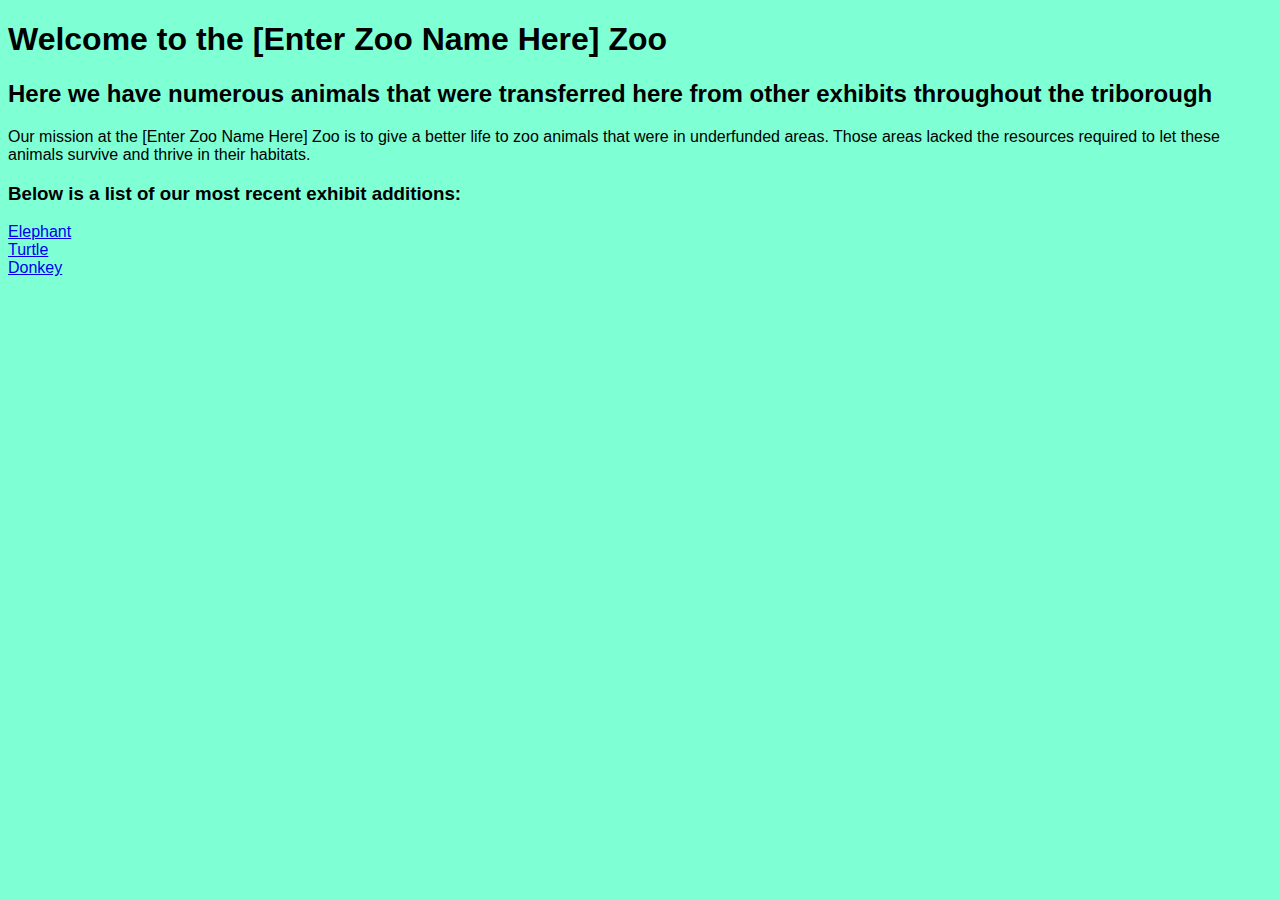
==== index.html @ c6591491 "updated homepage for donkey" ====
<!DOCTYPE html>
<html lang="en">
<head>
    <title>
        The Ethereal Zoo
    </title>

    <link rel="stylesheet" type="text/css" href="css/index.css">
</head>
<body>
    <h1> Welcome to the [Enter Zoo Name Here] Zoo </h1>
    <h2> Here we have numerous animals that were transferred here from other exhibits throughout the triborough</h2>
        <p> Our mission at the [Enter Zoo Name Here] Zoo is to give a better life to zoo animals that were in underfunded areas. Those areas lacked the 
            resources required to let these animals survive and thrive in their habitats.
        </p>
    
    <h3> Below is a list of our most recent exhibit additions: </h3>
    <div class="link">
        <a href="elephant.html">Elephant</a>
    </div>

    <div class="link">
        <a href="turtle.html">Turtle</a>
    </div>

    <div class="link">
        <a href="donkey.html">Donkey</a>
    </div>
</body>
</html>
---- css/index.css ----
body{
    font-family:Calibri, sans-serif;
    background-color: aquamarine;
    text-align: left;
}
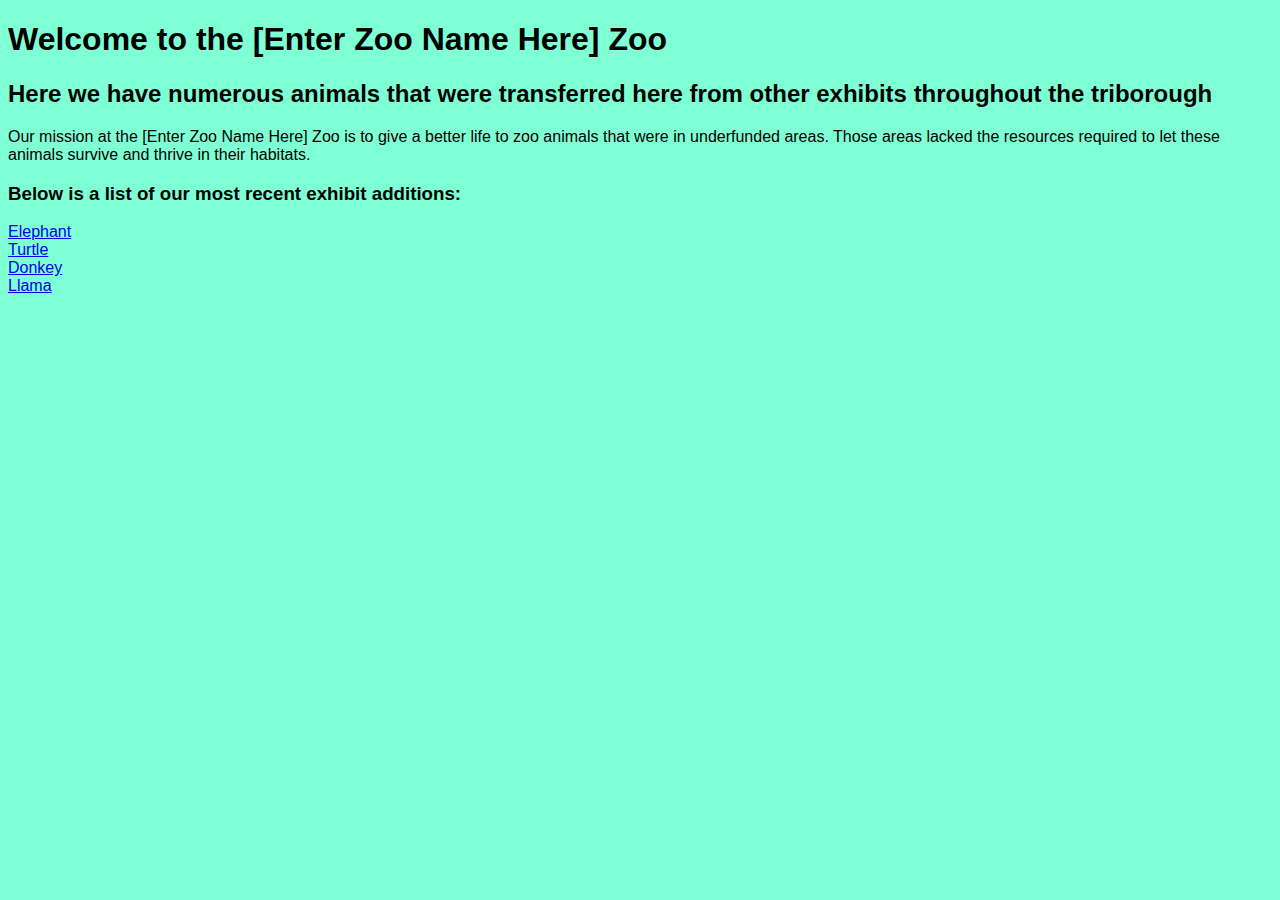
==== commit 3aef754b: "adding llama page" ====
--- a/index.html
+++ b/index.html
@@ -26,5 +26,9 @@
     <div class="link">
         <a href="donkey.html">Donkey</a>
     </div>
+
+    <div class="link">
+        <a href="llama.html">Llama</a>
+    </div>
 </body>
 </html>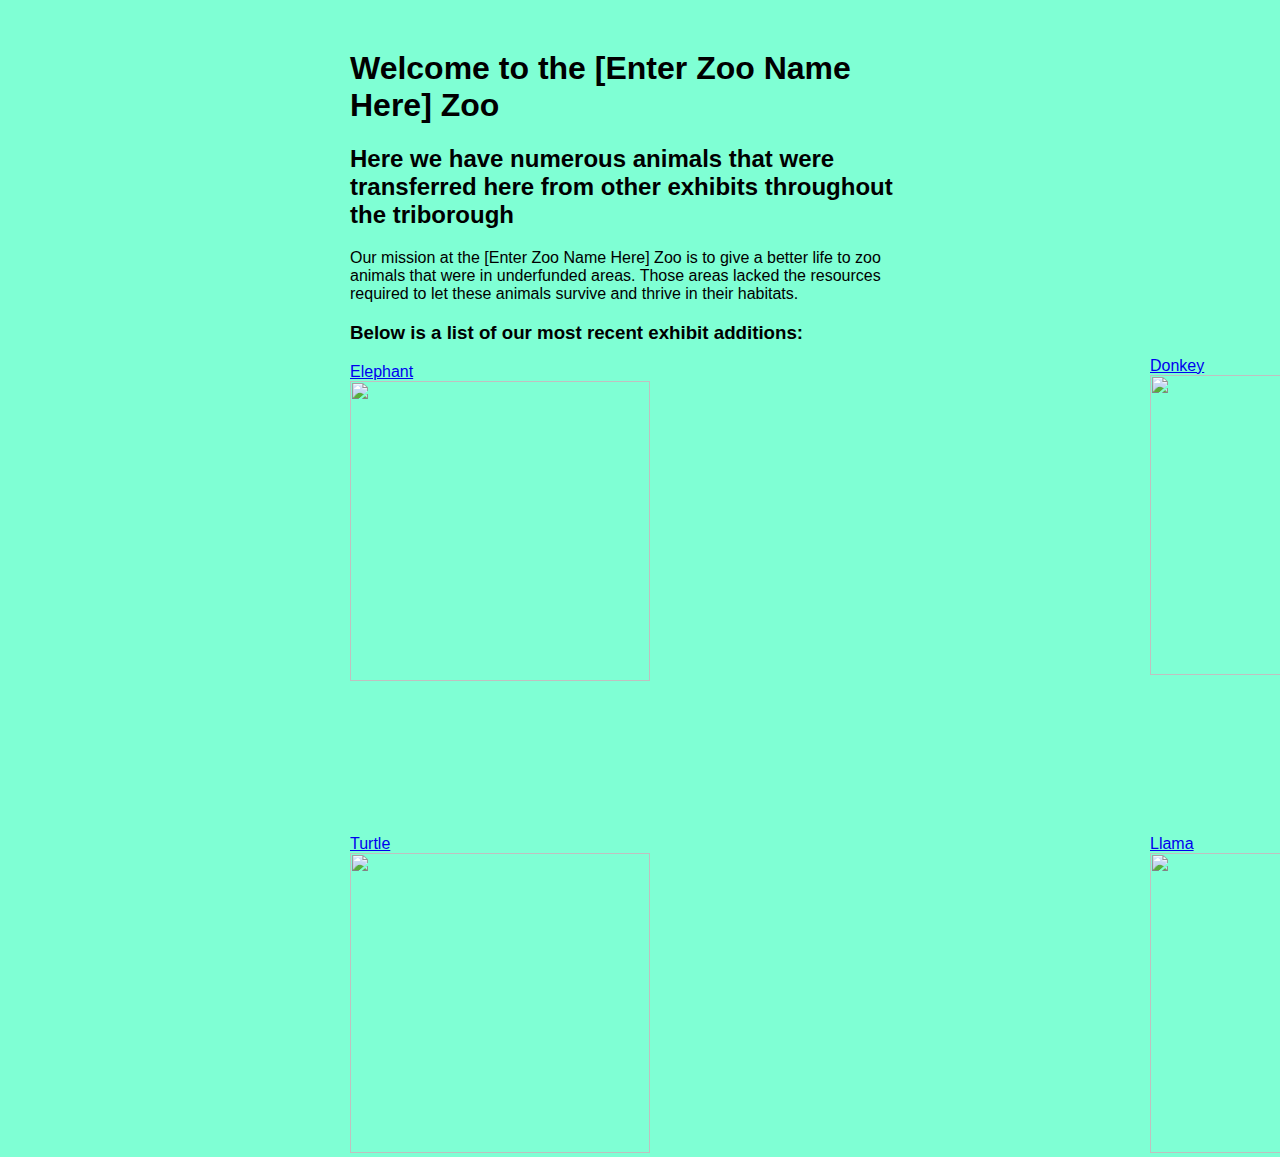
==== commit 139c7fdb: "changed homepage" ====
--- a/index.html
+++ b/index.html
@@ -15,20 +15,33 @@
         </p>
     
     <h3> Below is a list of our most recent exhibit additions: </h3>
+    
     <div class="link">
-        <a href="elephant.html">Elephant</a>
+        <a href="elephant.html">Elephant </br>
+            <img id="elephant2" src="https://forestelephants.org/wp-content/uploads/2019/05/Savannah-Elephant-500-x-500.jpg" width = "300px" height = "300px"/>
+        </a>
     </div>
+    
+    
+    <div style = "position:relative; left:0px; top:150px;" class="link">
+        <a href="turtle.html">Turtle </br> 
+            <img id="turtle2" src="https://www.burkemuseum.org/sites/default/files/images/biology/herpetology/washington/green-sea-turtle-teaser-500x500.jpg" width = "300px" height = "300px"/>
+        </a>
+    </div>
+    
 
-    <div class="link">
-        <a href="turtle.html">Turtle</a>
+    <div style = "position:relative; left:800px; top:-650px;" class="link">
+        <a href="donkey.html">Donkey </br>
+            <img id="donkey2" src="https://geniusmarketingltd.com/wp-content/uploads/2018/07/pexels-photo-768078-500x500-1.jpeg" width = "300px" height = "300px"/>
+        </a>
     </div>
+    
 
-    <div class="link">
-        <a href="donkey.html">Donkey</a>
+    <div style = "position:relative; left:800px; top:-190px;" class="link">
+        <a href="llama.html">Llama </br>
+            <img id="llama2" src="https://uploads.scratch.mit.edu/users/avatars/65135018.png" width = "300px" height = "300px"/>
+        </a>
     </div>
-
-    <div class="link">
-        <a href="llama.html">Llama</a>
-    </div>
+    
 </body>
 </html>--- a/css/index.css
+++ b/css/index.css
@@ -2,4 +2,25 @@
     font-family:Calibri, sans-serif;
     background-color: aquamarine;
     text-align: left;
+    
+    margin-top: 50px;
+    margin-bottom: 50px;
+    margin-right: 350px;
+    margin-left: 350px;
+
+}
+
+#elephant2 {
+   position:relative;
+ }
+
+#turtle2  {
+    position:relative;
+}
+#donkey2  {
+    position:absolute;
+}
+#llama2  {
+    position:absolute;
+
 }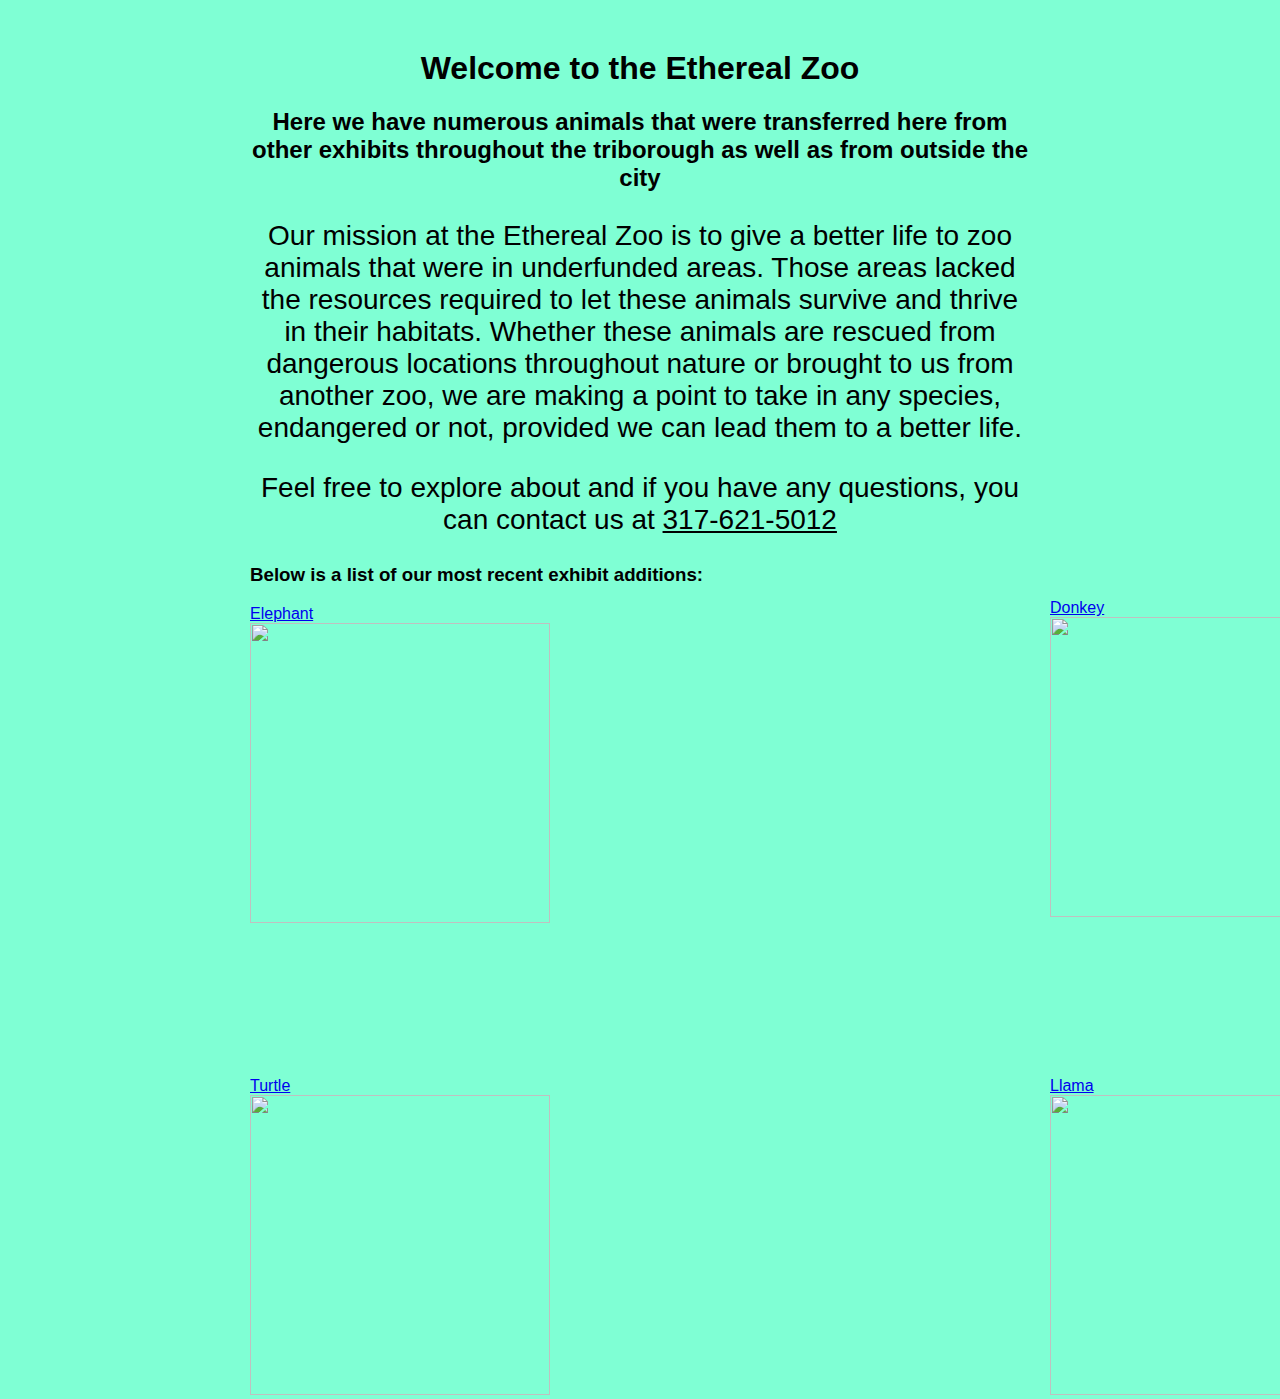
==== commit e20bc24d: "homepage edits" ====
--- a/index.html
+++ b/index.html
@@ -8,12 +8,14 @@
     <link rel="stylesheet" type="text/css" href="css/index.css">
 </head>
 <body>
-    <h1> Welcome to the [Enter Zoo Name Here] Zoo </h1>
-    <h2> Here we have numerous animals that were transferred here from other exhibits throughout the triborough</h2>
-        <p> Our mission at the [Enter Zoo Name Here] Zoo is to give a better life to zoo animals that were in underfunded areas. Those areas lacked the 
-            resources required to let these animals survive and thrive in their habitats.
+    <h1> Welcome to the Ethereal Zoo </h1>
+    <h2> Here we have numerous animals that were transferred here from other exhibits throughout the triborough as well as from outside the city</h2>
+        <p> Our mission at the Ethereal Zoo is to give a better life to zoo animals that were in underfunded areas. Those areas lacked the 
+            resources required to let these animals survive and thrive in their habitats. Whether these animals are rescued from dangerous locations throughout nature or
+            brought to us from another zoo, we are making a point to take in any species, endangered or not, provided we can lead them to a better life.
         </p>
     
+        <p>Feel free to explore about and if you have any questions, you can contact us at <u>317-621-5012</u></p>
     <h3> Below is a list of our most recent exhibit additions: </h3>
     
     <div class="link">
--- a/css/index.css
+++ b/css/index.css
@@ -5,9 +5,17 @@
     
     margin-top: 50px;
     margin-bottom: 50px;
-    margin-right: 350px;
-    margin-left: 350px;
+    margin-right: 250px;
+    margin-left: 250px;
 
+}
+
+h1, h2, p{
+    text-align: center;
+}
+
+p{
+    font-size: 28px;
 }
 
 #elephant2 {
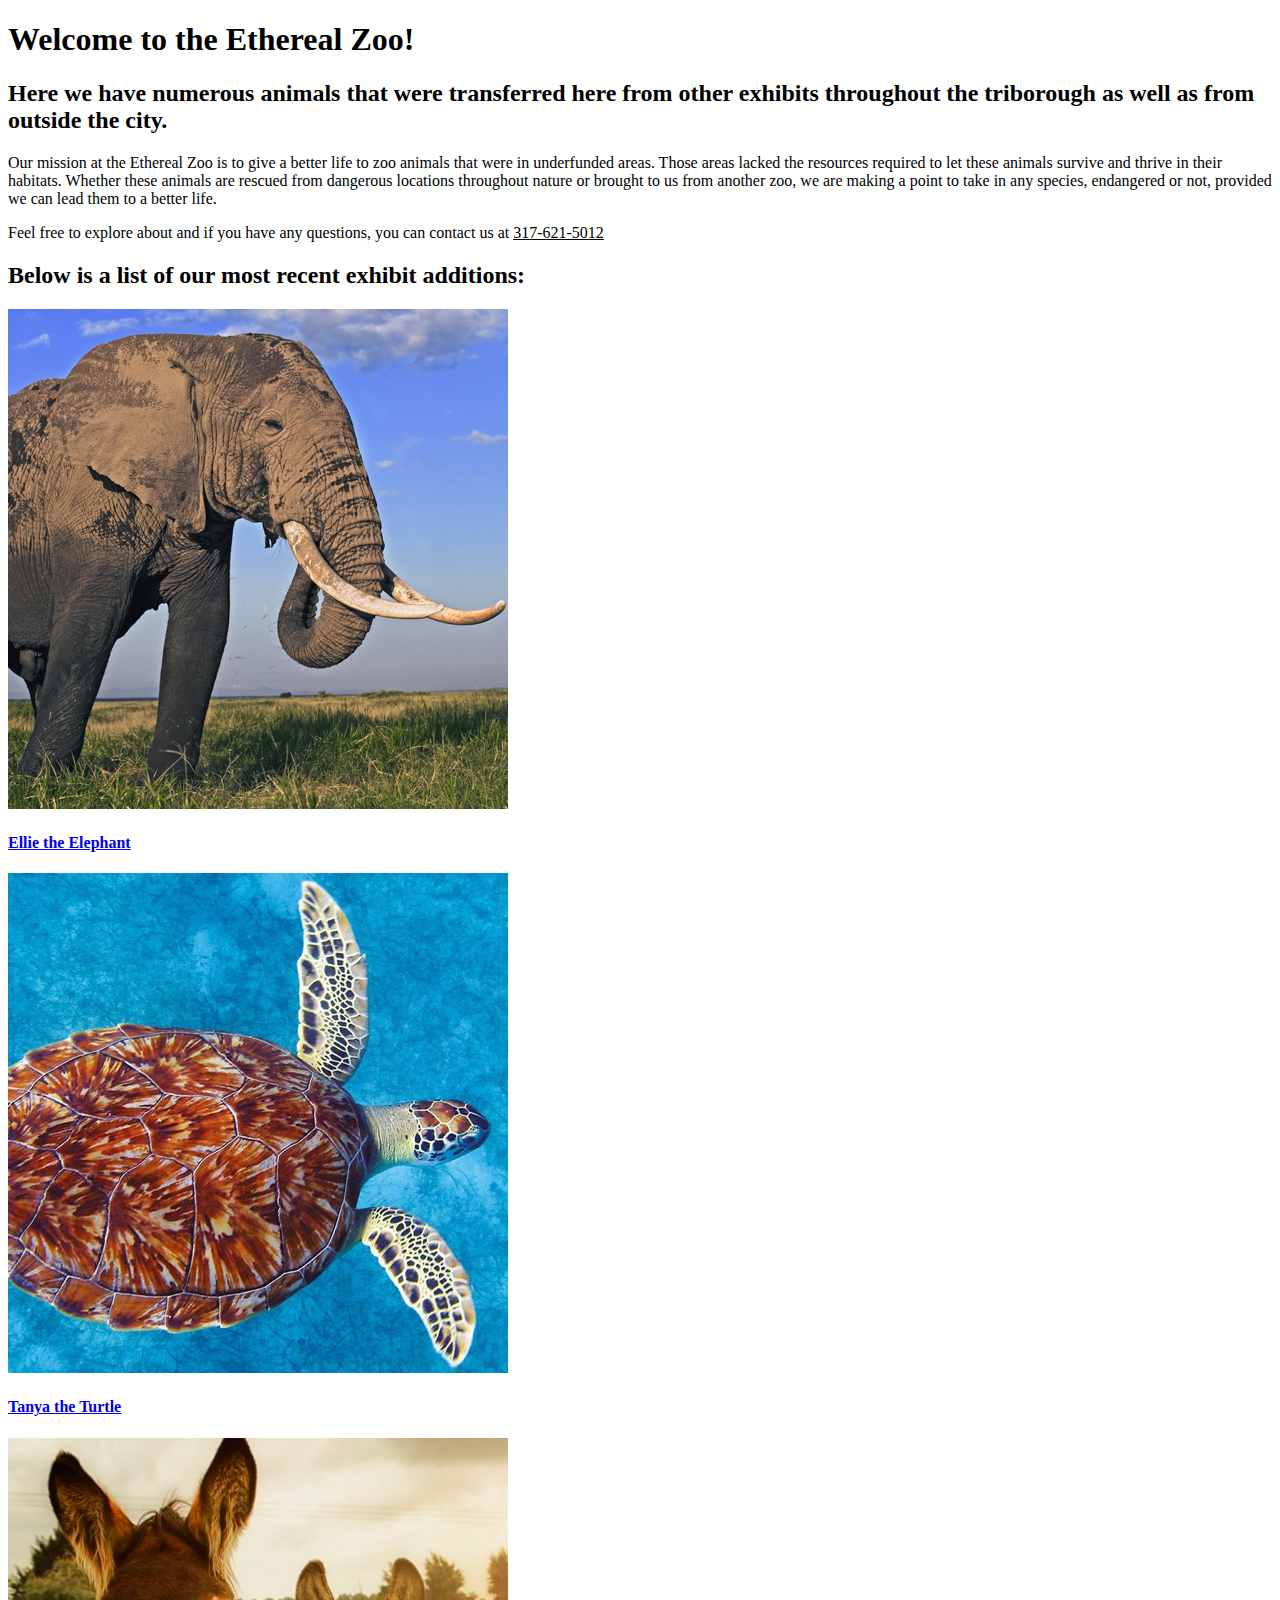
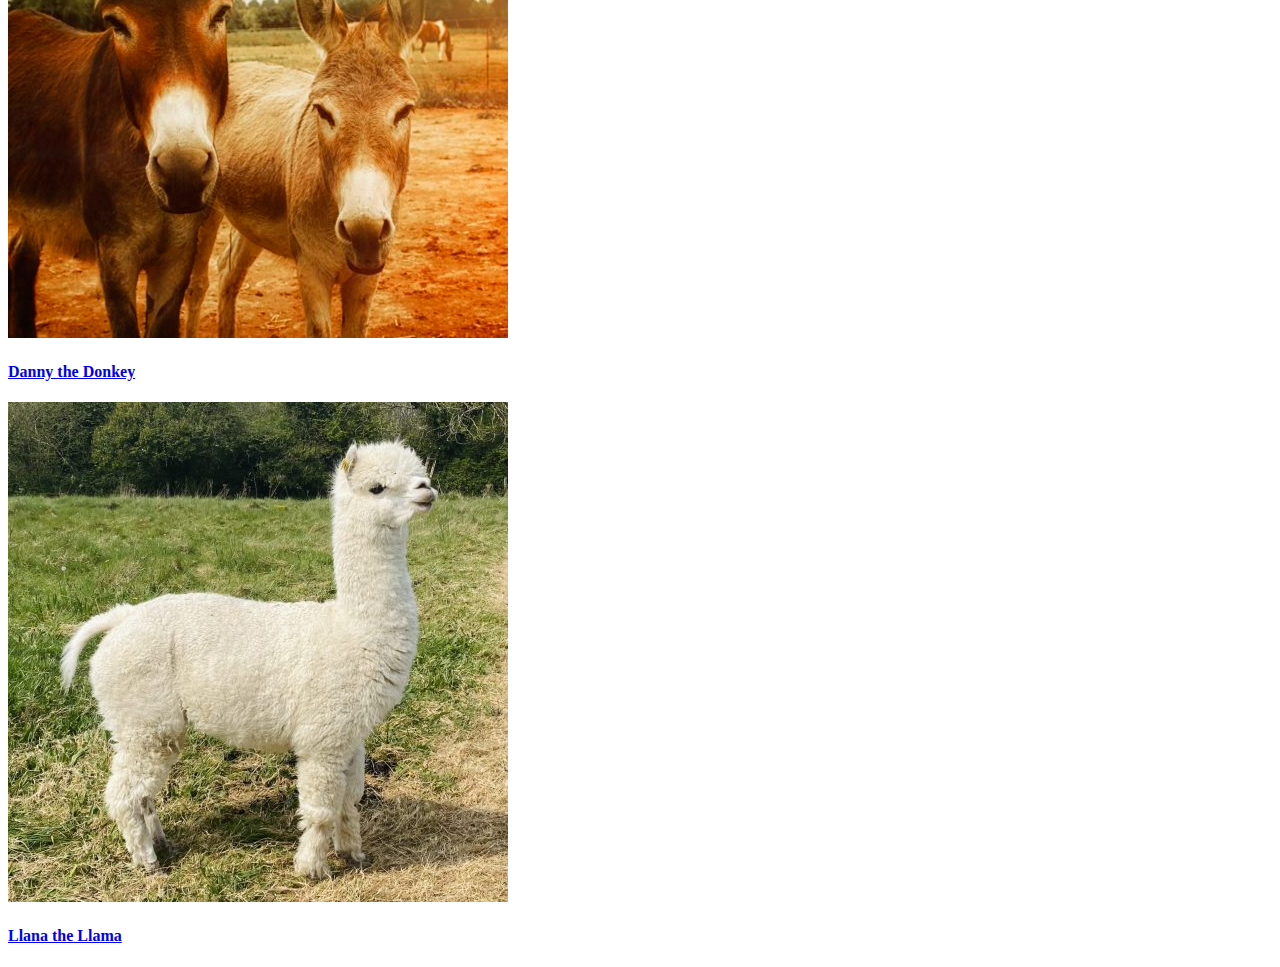
==== commit 0fd9392f: "styled homepage" ====
--- a/index.html
+++ b/index.html
@@ -1,49 +1,48 @@
 <!DOCTYPE html>
 <html lang="en">
 <head>
-    <title>
-        The Ethereal Zoo
-    </title>
-
-    <link rel="stylesheet" type="text/css" href="css/index.css">
+  <title>The Ethereal Zoo</title>
+  <link rel="stylesheet" href="styles.css">
+  <link rel="preconnect" href="https://fonts.googleapis.com">
+  <link rel="preconnect" href="https://fonts.gstatic.com" crossorigin>
+  <link href="https://fonts.googleapis.com/css2?family=Open+Sans:ital,wght@0,300;0,400;0,700;1,300;1,400;1,700&display=swap" rel="stylesheet">
 </head>
 <body>
-    <h1> Welcome to the Ethereal Zoo </h1>
-    <h2> Here we have numerous animals that were transferred here from other exhibits throughout the triborough as well as from outside the city</h2>
-        <p> Our mission at the Ethereal Zoo is to give a better life to zoo animals that were in underfunded areas. Those areas lacked the 
-            resources required to let these animals survive and thrive in their habitats. Whether these animals are rescued from dangerous locations throughout nature or
-            brought to us from another zoo, we are making a point to take in any species, endangered or not, provided we can lead them to a better life.
-        </p>
-    
-        <p>Feel free to explore about and if you have any questions, you can contact us at <u>317-621-5012</u></p>
-    <h3> Below is a list of our most recent exhibit additions: </h3>
-    
-    <div class="link">
-        <a href="elephant.html">Elephant </br>
-            <img id="elephant2" src="https://forestelephants.org/wp-content/uploads/2019/05/Savannah-Elephant-500-x-500.jpg" width = "300px" height = "300px"/>
-        </a>
+  <div id="landing">
+    <div id="landing-text">
+      <h1>Welcome to the Ethereal Zoo!</h1>
+      <h2>Here we have numerous animals that were transferred here from other exhibits throughout the triborough as well as from outside the city.</h2>
+      <p>Our mission at the Ethereal Zoo is to give a better life to zoo animals that were in underfunded areas. Those areas lacked the resources required to let these animals survive and thrive in their habitats. Whether these animals are rescued from dangerous locations throughout nature or brought to us from another zoo, we are making a point to take in any species, endangered or not, provided we can lead them to a better life.</p>
+      <p>Feel free to explore about and if you have any questions, you can contact us at <u>317-621-5012</u></p>
     </div>
-    
-    
-    <div style = "position:relative; left:0px; top:150px;" class="link">
-        <a href="turtle.html">Turtle </br> 
-            <img id="turtle2" src="https://www.burkemuseum.org/sites/default/files/images/biology/herpetology/washington/green-sea-turtle-teaser-500x500.jpg" width = "300px" height = "300px"/>
-        </a>
+  </div>
+  <div id="navigation">
+    <h2>Below is a list of our most recent exhibit additions:</h2>
+    <div id="list">
+      <div class="animal">
+        <a href="elephant.html">
+          <img src="css/pictures/elephant-home.jpg" class="animal-img" alt="Elephant" />
+          <h4>Ellie the Elephant</h4>
+        </a> 
+      </div>
+      <div class="animal">
+        <a href="turtle.html">
+          <img src="css/pictures/turtle-home.jpg" class="animal-img" alt="Turtle" />
+          <h4>Tanya the Turtle</h4>
+        </a> 
+      </div>
+      <div class="animal">
+        <a href="donkey.html">
+          <img src="css/pictures/donkey-home.jpeg" class="animal-img" alt="Donkey" />
+          <h4>Danny the Donkey</h4>
+        </a> 
+      </div>
+      <div class="animal">
+        <a href="llama.html">
+          <img src="css/pictures/llama-home.png" class="animal-img" alt="Llama" />
+          <h4>Llana the Llama</h4>
+        </a> 
+      </div>
     </div>
-    
-
-    <div style = "position:relative; left:800px; top:-650px;" class="link">
-        <a href="donkey.html">Donkey </br>
-            <img id="donkey2" src="https://geniusmarketingltd.com/wp-content/uploads/2018/07/pexels-photo-768078-500x500-1.jpeg" width = "300px" height = "300px"/>
-        </a>
-    </div>
-    
-
-    <div style = "position:relative; left:800px; top:-190px;" class="link">
-        <a href="llama.html">Llama </br>
-            <img id="llama2" src="https://uploads.scratch.mit.edu/users/avatars/65135018.png" width = "300px" height = "300px"/>
-        </a>
-    </div>
-    
-</body>
-</html>+  </div>
+</body>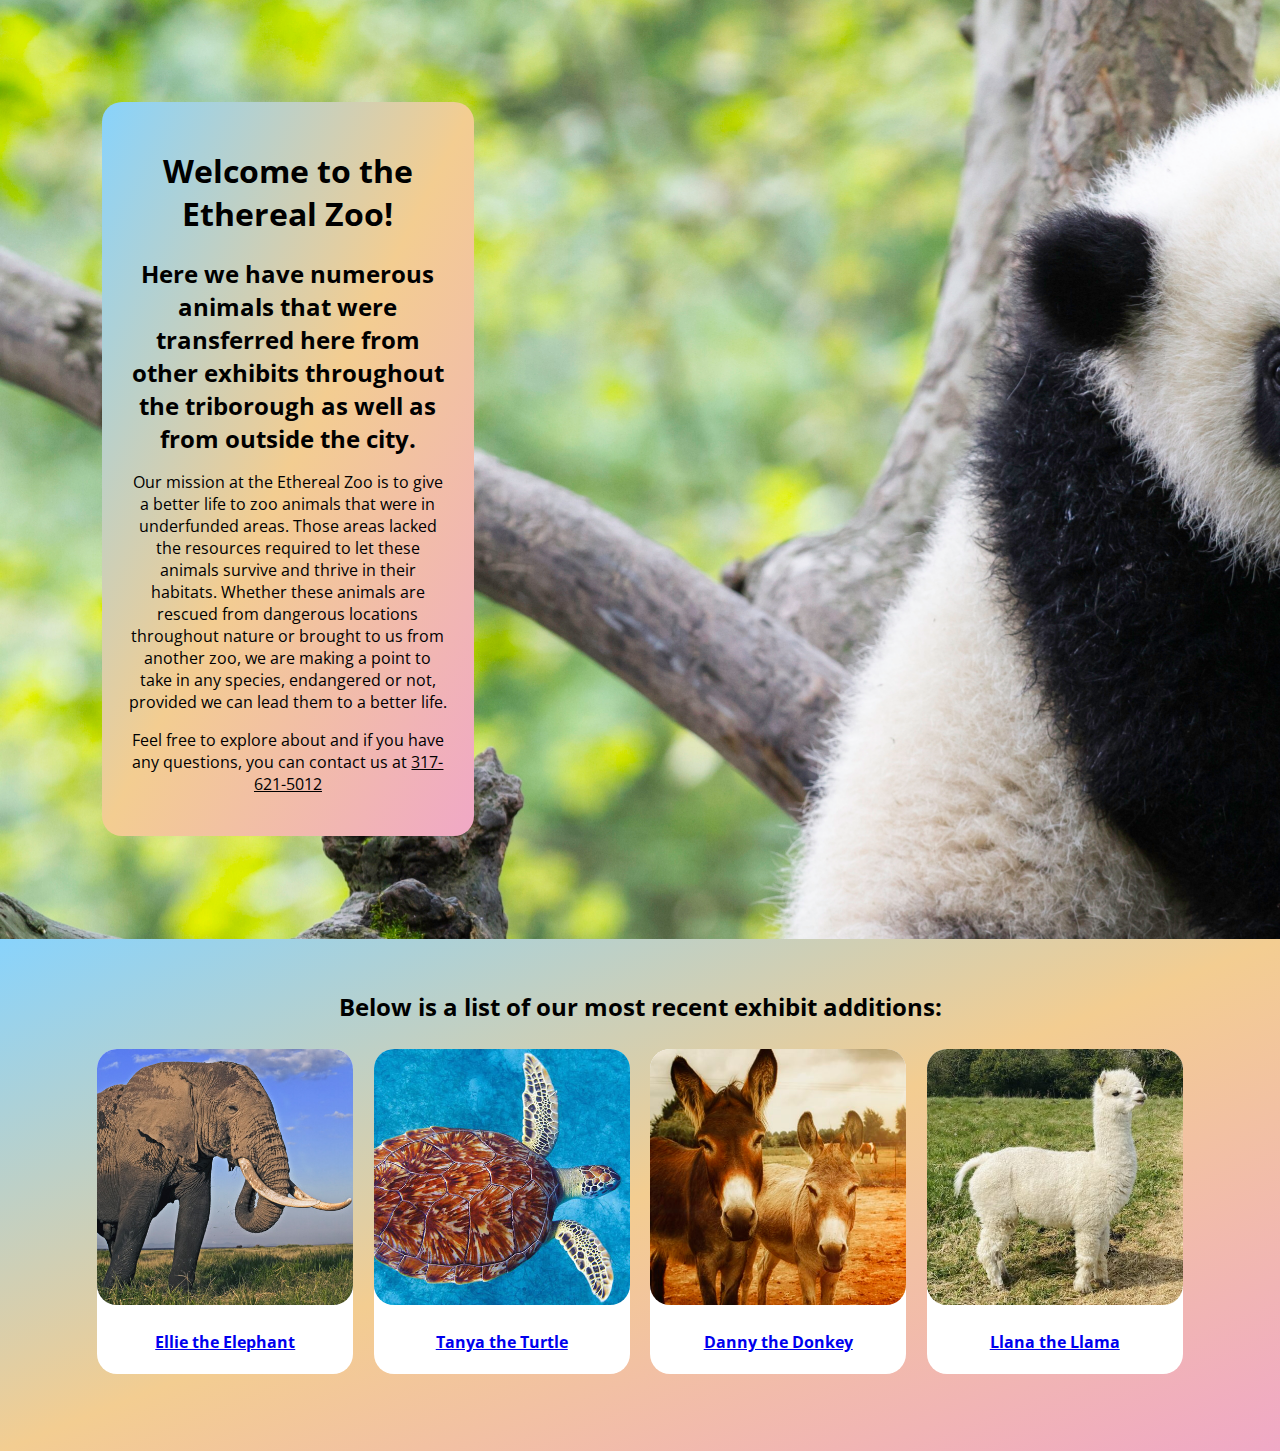
==== commit d2a307bd: "cleaned code a bit" ====
--- a/index.html
+++ b/index.html
@@ -1,48 +1,49 @@
 <!DOCTYPE html>
 <html lang="en">
-<head>
-  <title>The Ethereal Zoo</title>
-  <link rel="stylesheet" href="styles.css">
-  <link rel="preconnect" href="https://fonts.googleapis.com">
-  <link rel="preconnect" href="https://fonts.gstatic.com" crossorigin>
-  <link href="https://fonts.googleapis.com/css2?family=Open+Sans:ital,wght@0,300;0,400;0,700;1,300;1,400;1,700&display=swap" rel="stylesheet">
-</head>
-<body>
-  <div id="landing">
-    <div id="landing-text">
-      <h1>Welcome to the Ethereal Zoo!</h1>
-      <h2>Here we have numerous animals that were transferred here from other exhibits throughout the triborough as well as from outside the city.</h2>
-      <p>Our mission at the Ethereal Zoo is to give a better life to zoo animals that were in underfunded areas. Those areas lacked the resources required to let these animals survive and thrive in their habitats. Whether these animals are rescued from dangerous locations throughout nature or brought to us from another zoo, we are making a point to take in any species, endangered or not, provided we can lead them to a better life.</p>
-      <p>Feel free to explore about and if you have any questions, you can contact us at <u>317-621-5012</u></p>
-    </div>
-  </div>
-  <div id="navigation">
-    <h2>Below is a list of our most recent exhibit additions:</h2>
-    <div id="list">
-      <div class="animal">
-        <a href="elephant.html">
-          <img src="css/pictures/elephant-home.jpg" class="animal-img" alt="Elephant" />
-          <h4>Ellie the Elephant</h4>
-        </a> 
-      </div>
-      <div class="animal">
-        <a href="turtle.html">
-          <img src="css/pictures/turtle-home.jpg" class="animal-img" alt="Turtle" />
-          <h4>Tanya the Turtle</h4>
-        </a> 
-      </div>
-      <div class="animal">
-        <a href="donkey.html">
-          <img src="css/pictures/donkey-home.jpeg" class="animal-img" alt="Donkey" />
-          <h4>Danny the Donkey</h4>
-        </a> 
-      </div>
-      <div class="animal">
-        <a href="llama.html">
-          <img src="css/pictures/llama-home.png" class="animal-img" alt="Llama" />
-          <h4>Llana the Llama</h4>
-        </a> 
+  <head>
+    <title>The Ethereal Zoo</title>
+    <link rel="stylesheet" href="styles.css">
+    <link rel="preconnect" href="https://fonts.googleapis.com">
+    <link rel="preconnect" href="https://fonts.gstatic.com" crossorigin>
+    <link href="https://fonts.googleapis.com/css2?family=Open+Sans:ital,wght@0,300;0,400;0,700;1,300;1,400;1,700&display=swap" rel="stylesheet">
+  </head>
+  <body>
+    <div id="landing">
+      <div id="landing-text">
+        <h1>Welcome to the Ethereal Zoo!</h1>
+        <h2>Here we have numerous animals that were transferred here from other exhibits throughout the triborough as well as from outside the city.</h2>
+        <p>Our mission at the Ethereal Zoo is to give a better life to zoo animals that were in underfunded areas. Those areas lacked the resources required to let these animals survive and thrive in their habitats. Whether these animals are rescued from dangerous locations throughout nature or brought to us from another zoo, we are making a point to take in any species, endangered or not, provided we can lead them to a better life.</p>
+        <p>Feel free to explore about and if you have any questions, you can contact us at <u>317-621-5012</u></p>
       </div>
     </div>
-  </div>
-</body>+    <div id="navigation">
+      <h2>Below is a list of our most recent exhibit additions:</h2>
+      <div id="list">
+        <div class="animal">
+          <a href="elephant.html">
+            <img src="css/pictures/elephant-home.jpg" class="animal-img" alt="Elephant" />
+            <h4>Ellie the Elephant</h4>
+          </a> 
+        </div>
+        <div class="animal">
+          <a href="turtle.html">
+            <img src="css/pictures/turtle-home.jpg" class="animal-img" alt="Turtle" />
+            <h4>Tanya the Turtle</h4>
+          </a> 
+        </div>
+        <div class="animal">
+          <a href="donkey.html">
+            <img src="css/pictures/donkey-home.jpeg" class="animal-img" alt="Donkey" />
+            <h4>Danny the Donkey</h4>
+          </a> 
+        </div>
+        <div class="animal">
+          <a href="llama.html">
+            <img src="css/pictures/llama-home.png" class="animal-img" alt="Llama" />
+            <h4>Llana the Llama</h4>
+          </a> 
+        </div>
+      </div>
+    </div>
+  </body>
+</html>--- a/styles.css
+++ b/styles.css
@@ -0,0 +1,110 @@
+body {
+  text-align: center;
+  margin: 0;
+  padding: 0;
+  width: 100vw;
+  font-family: 'Open Sans', sans-serif;
+  overflow-x: hidden;
+}
+
+h2 {
+  margin: 0;
+  padding: 0;
+}
+
+#landing {
+  background-image: url("css/pictures/panda.jpg");
+  height: 100%;
+  width: 100vw;
+  padding: 8vw;
+}
+
+#landing-text {
+  border: 0px hidden red;
+  border-radius: 20px;
+  background-image: linear-gradient(to bottom right, #88D3FC, #F3CD91, #F0A8C6);
+  width: 25%;
+  padding: 2vw;
+}
+
+#navigation {
+  background-image: linear-gradient(to bottom right, #88D3FC, #F3CD91, #F0A8C6);
+  padding: 4vw;
+}
+
+#list {
+  display: flex;
+  justify-content: space-evenly;
+  align-items: center;
+  flex-wrap: wrap;
+  padding: 2vw;
+}
+
+.animal {
+  border: 0px hidden red;
+  border-radius: 20px;
+  background-color: #FFF;
+  height: 100%;
+  display: flex;
+  justify-content: center;
+  align-items: center;
+}
+
+.animal-img {
+  width: 20vw;
+  height: 20vw;
+  object-fit: cover;
+  border: 0px hidden red;
+  border-radius: 20px;
+  align-self: center;
+}
+
+#elephant-page {
+  background-color: #F0A8C6;
+}
+
+.return {
+  float: left;
+  position: absolute;
+  width: 16vw;
+  display: flex;
+  flex-direction: column;
+  justify-content: center;
+  align-items: center;
+  border: 0px hidden red;
+  border-radius: 20px;
+}
+
+.return > a, .return > a:hover {
+  color: inherit;
+  text-decoration: none; 
+  cursor: pointer;
+  display: flex;
+  flex-direction: column;
+  justify-content: center;
+  align-items: center;
+}
+
+.row {
+  display: flex;
+  justify-content: space-between;
+  align-items: center;
+}
+
+.row-text {
+  width: 50%;
+  margin: 4vw;
+  text-align: left;
+}
+
+.page-img {
+  width: 800px;
+  height: 400px;
+  object-fit: cover;
+}
+
+#elephant-row2 {
+  display: flex;
+  flex-direction: column;
+  align-items: center;
+}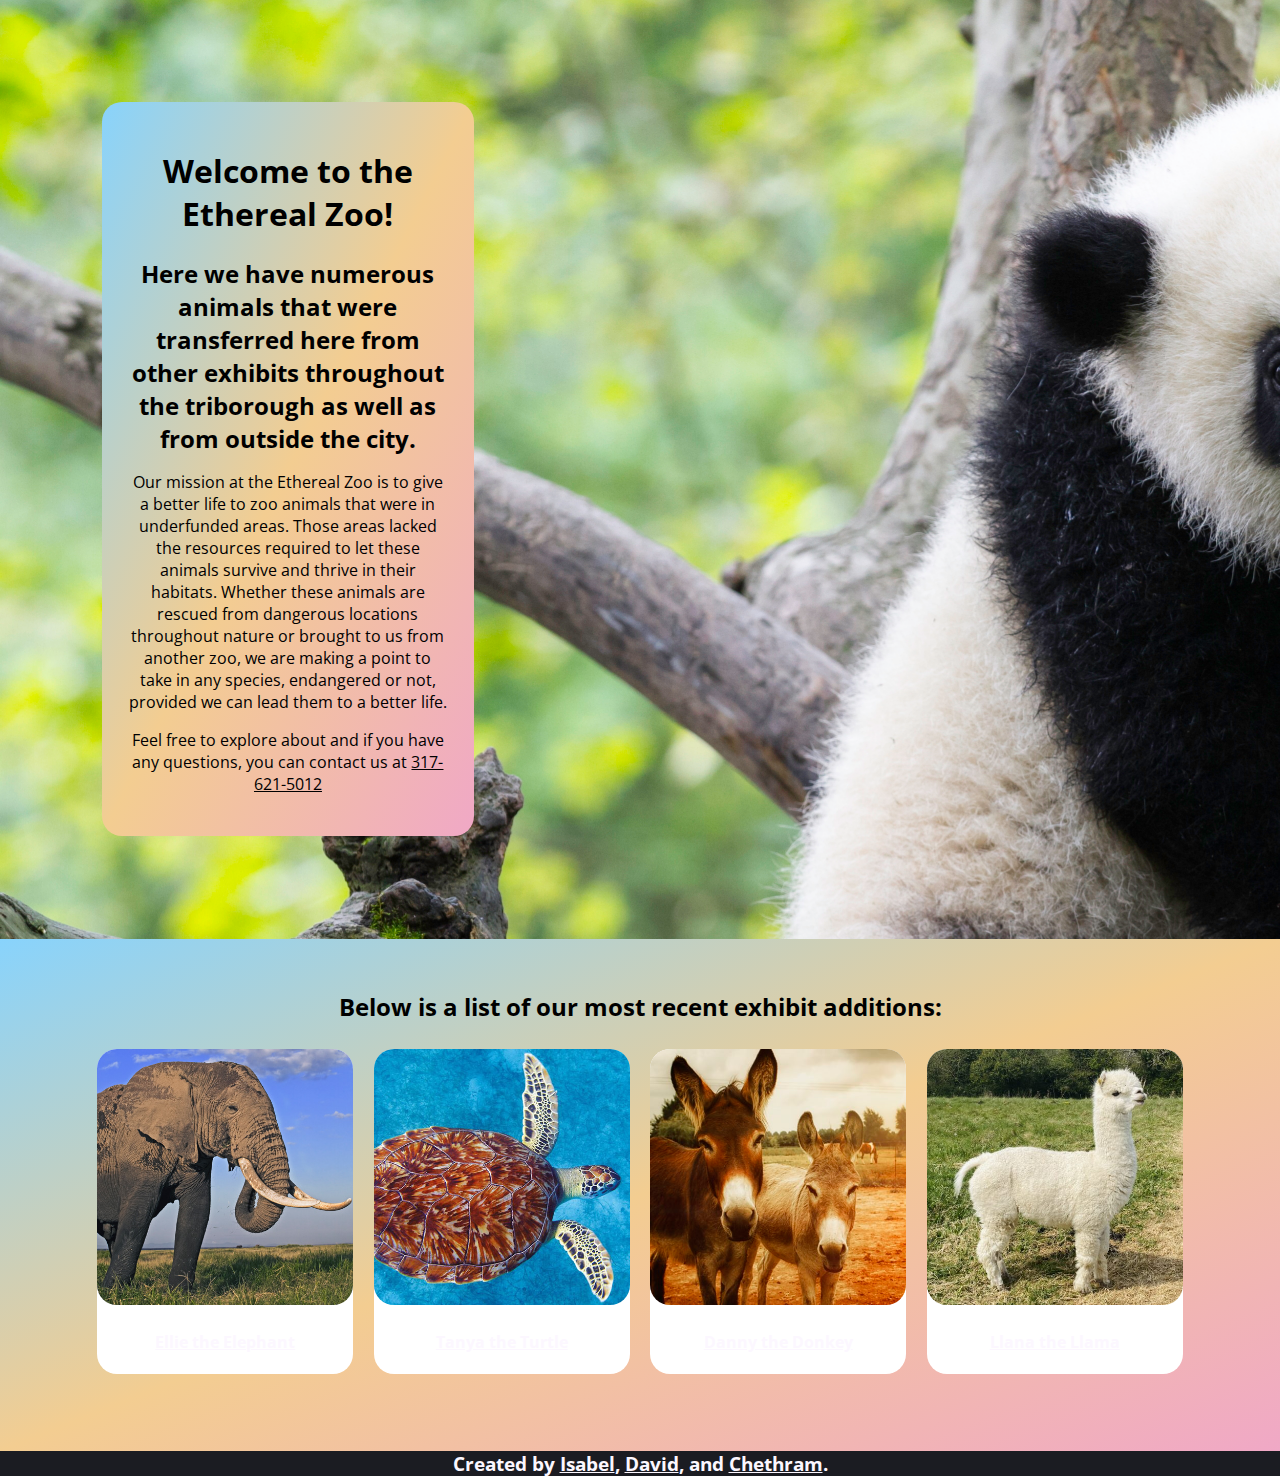
==== commit f1dc1544: "footer with github links" ====
--- a/index.html
+++ b/index.html
@@ -45,5 +45,8 @@
         </div>
       </div>
     </div>
+    <div id="footer">
+      <h3>Created by <a href="https://github.com/isabiiil/">Isabel</a>, <a href="https://github.com/GuyotDavid">David</a>, and <a href="https://github.com/CRamoutar2">Chethram</a>.</h3>
+    </div>
   </body>
 </html>--- a/styles.css
+++ b/styles.css
@@ -7,7 +7,7 @@
   overflow-x: hidden;
 }
 
-h2 {
+h2, h3 {
   margin: 0;
   padding: 0;
 }
@@ -25,6 +25,8 @@
   background-image: linear-gradient(to bottom right, #88D3FC, #F3CD91, #F0A8C6);
   width: 25%;
   padding: 2vw;
+  -webkit-animation: fadeIn 2s;
+  animation: fadeIn 2s;
 }
 
 #navigation {
@@ -103,8 +105,35 @@
   object-fit: cover;
 }
 
-#elephant-row2 {
+.captioned {
   display: flex;
   flex-direction: column;
   align-items: center;
+}
+
+#turtle-page {
+  background-color: #F3CD91;
+}
+
+#llama-page {
+  background-color: #88D3FC;
+}
+
+#donkey-page {
+  background-color: #F0A8C6;
+}
+
+#footer {
+  background-color: #1B1C22;
+  color: #FCF7FF;
+}
+
+a, a:hover {
+  color: #FCF7FF !important;
+  cursor: pointer;
+}
+
+@keyframes fadeIn {
+  from { opacity: 0; }
+    to { opacity: 1; }
 }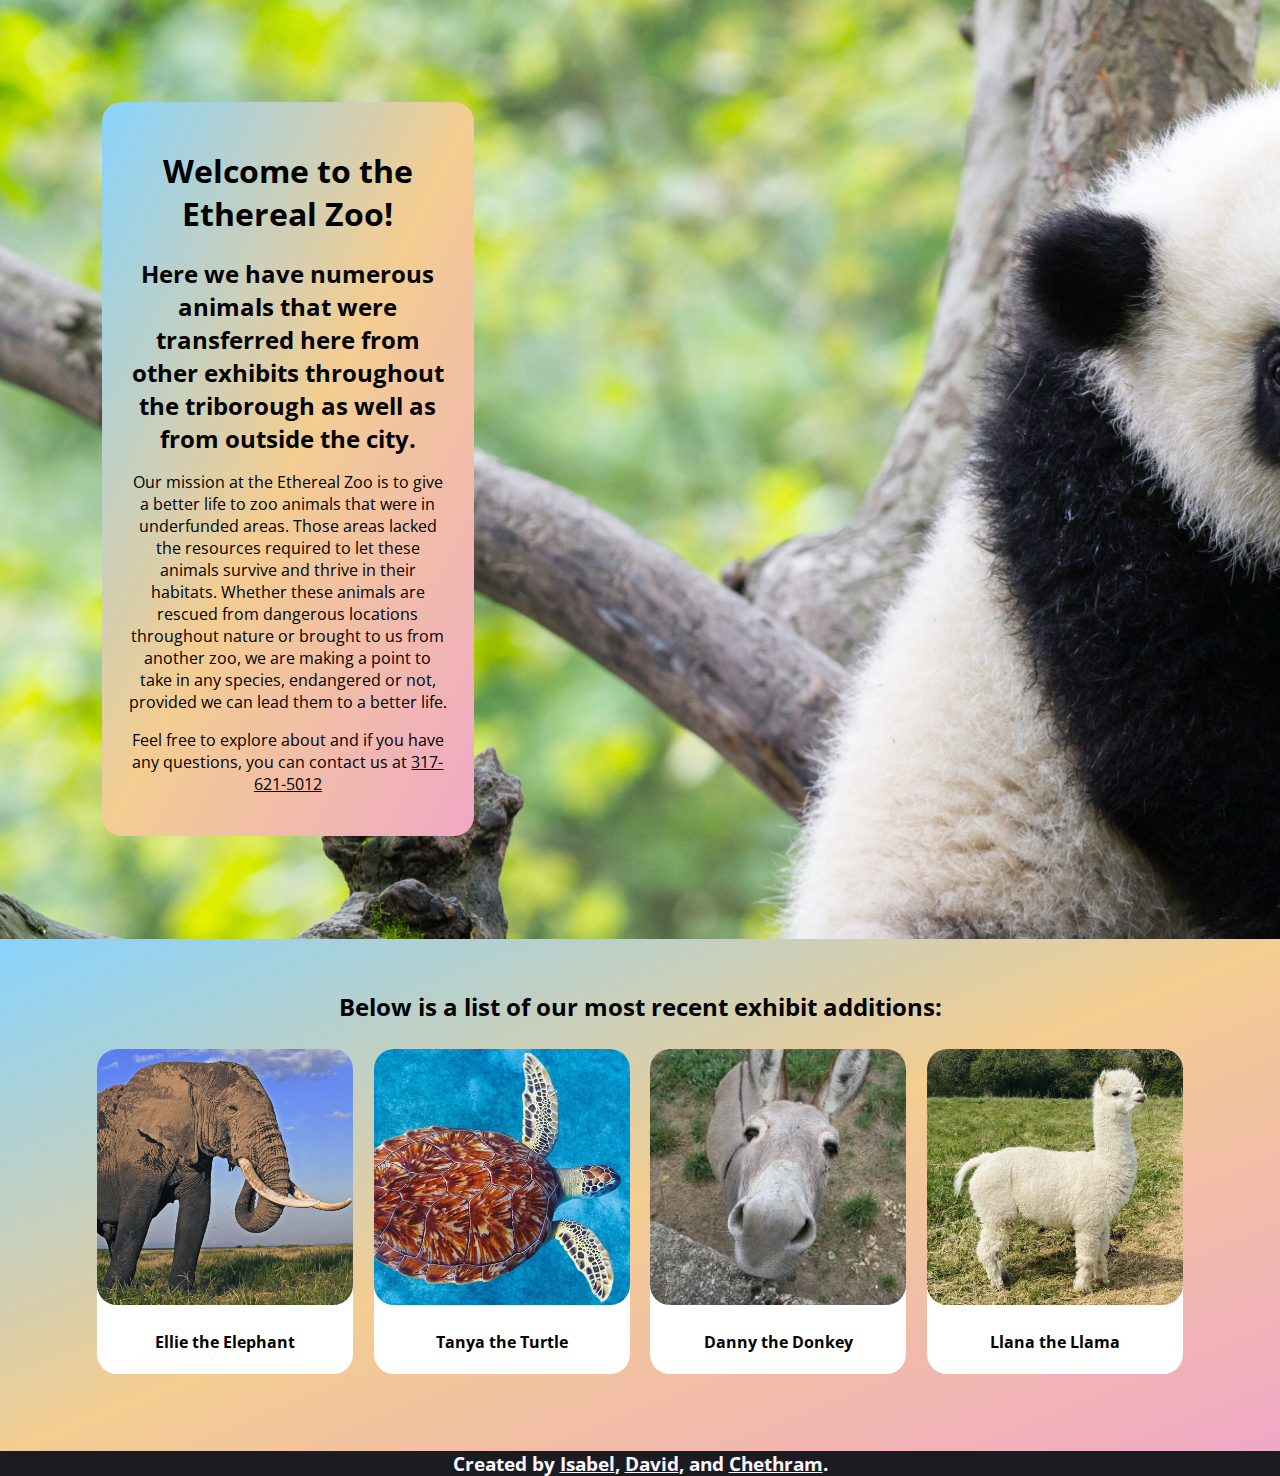
==== commit 8ce9decb: "image and link changes" ====
--- a/index.html
+++ b/index.html
@@ -46,7 +46,7 @@
       </div>
     </div>
     <div id="footer">
-      <h3>Created by <a href="https://github.com/isabiiil/">Isabel</a>, <a href="https://github.com/GuyotDavid">David</a>, and <a href="https://github.com/CRamoutar2">Chethram</a>.</h3>
+      <h3>Created by <a class="footer-link" href="https://github.com/isabiiil/">Isabel</a>, <a class="footer-link" href="https://github.com/GuyotDavid">David</a>, and <a class="footer-link" href="https://github.com/CRamoutar2">Chethram</a>.</h3>
     </div>
   </body>
 </html>--- a/styles.css
+++ b/styles.css
@@ -59,6 +59,12 @@
   border: 0px hidden red;
   border-radius: 20px;
   align-self: center;
+}
+
+.animal > a, .animal > a:hover {
+  color: inherit;
+  text-decoration: none; 
+  cursor: pointer;
 }
 
 #elephant-page {
@@ -128,8 +134,8 @@
   color: #FCF7FF;
 }
 
-a, a:hover {
-  color: #FCF7FF !important;
+.footer-link {
+  color: inherit;
   cursor: pointer;
 }
 
